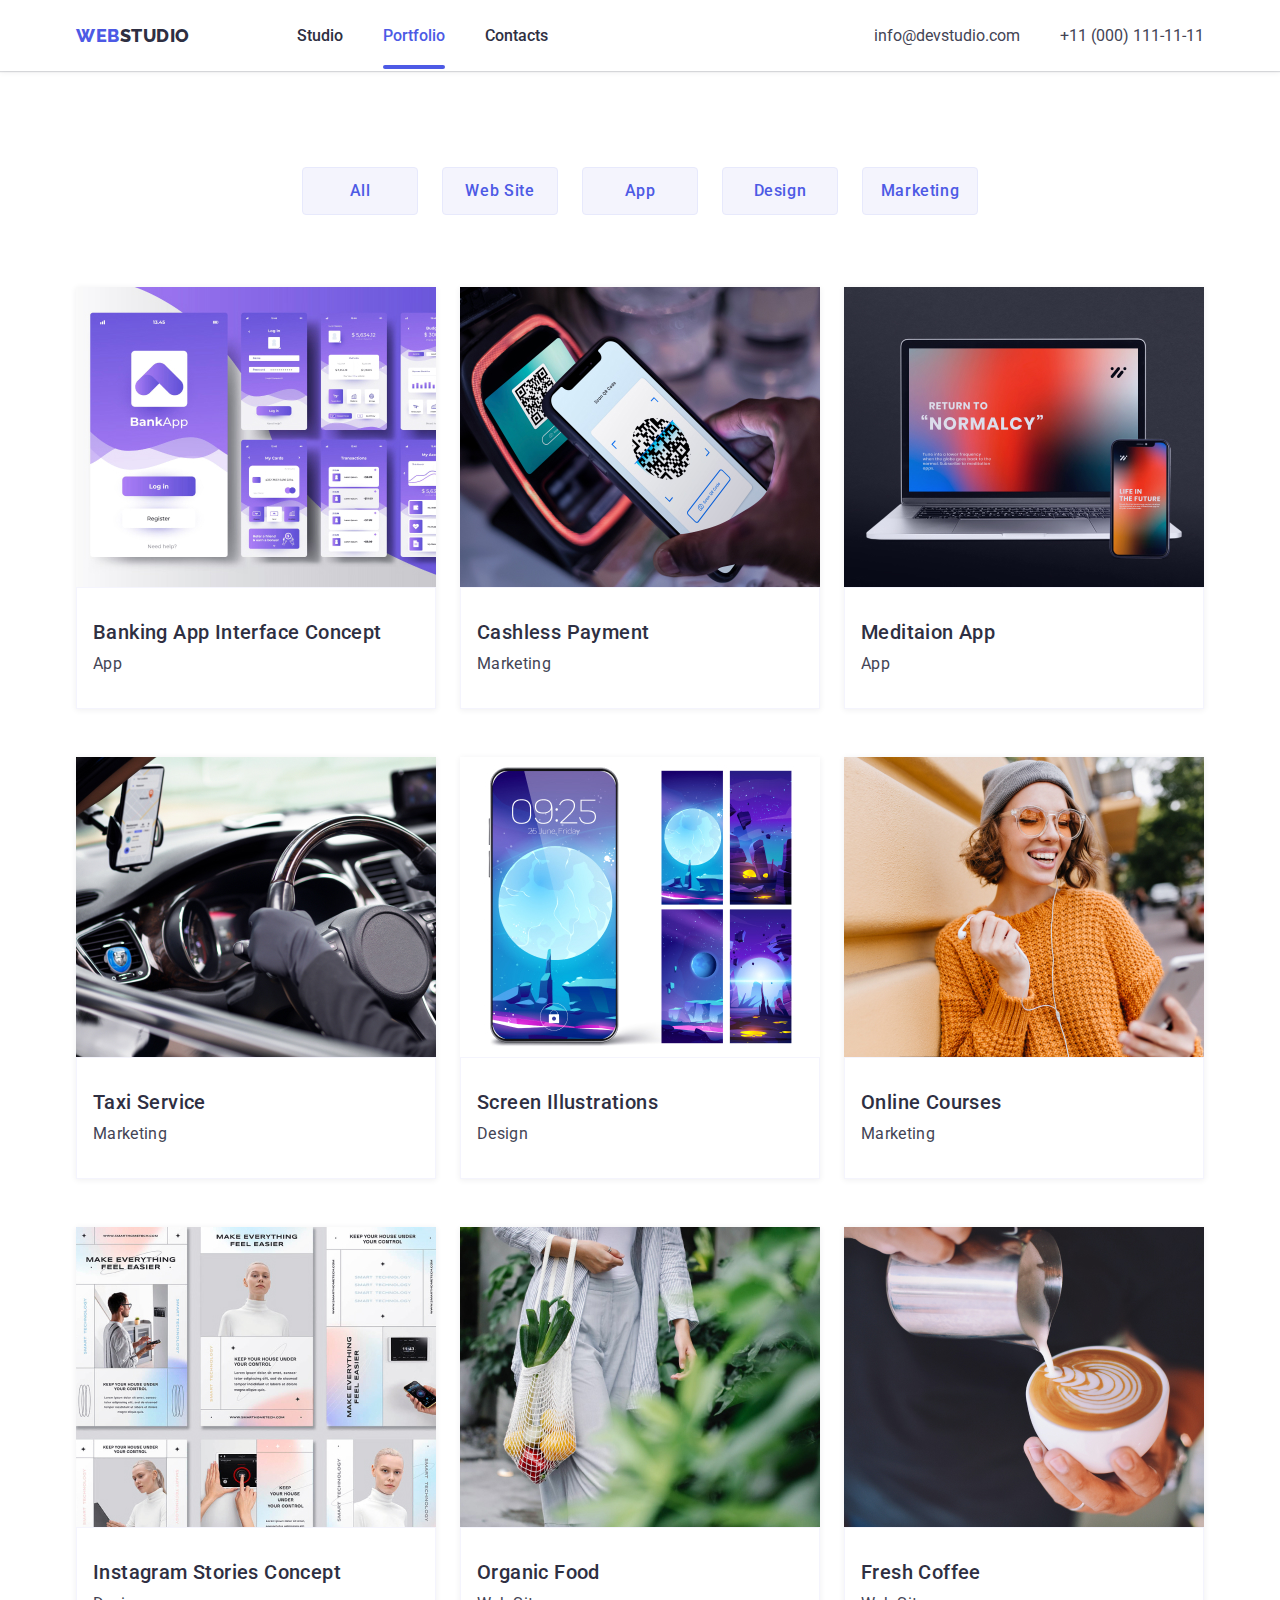
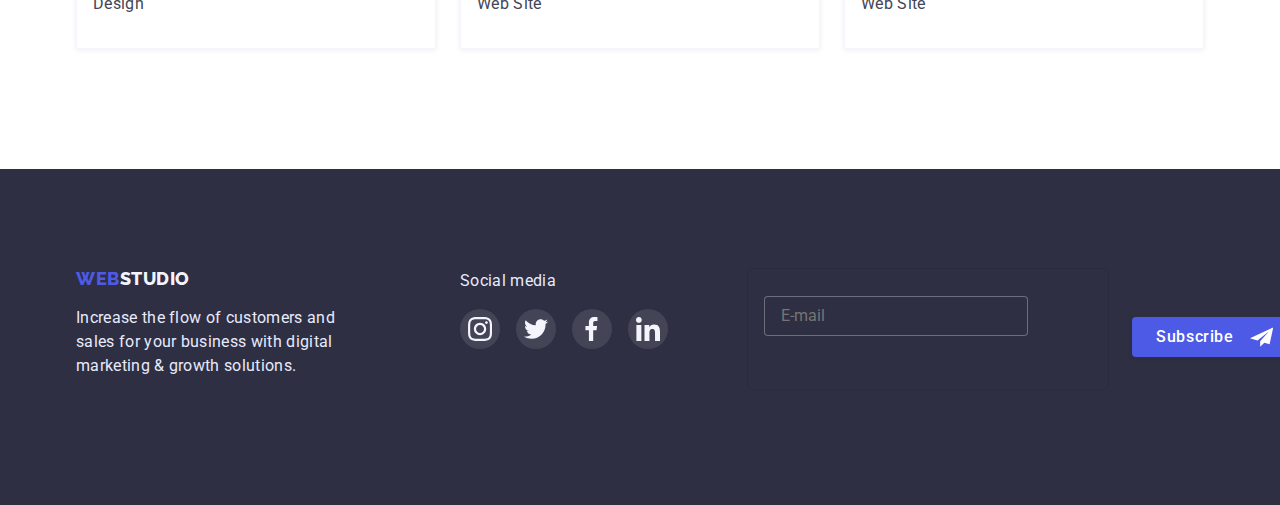
==== portfolio.html @ d278ecd7 "added hw6" ====
<!DOCTYPE html>
<html lang="en">
<head>
    <meta charset="UTF-8">
    <meta http-equiv="X-UA-Compatible" content="IE=edge">
    <meta name="viewport" content="width=device-width, initial-scale=1.0">
    <title>Portfolio</title>
    <link rel="preconnect" href="https://fonts.googleapis.com">
    <link rel="preconnect" href="https://fonts.googleapis.com"><link rel="preconnect" href="https://fonts.gstatic.com" crossorigin><link href="https://fonts.googleapis.com/css2?family=Raleway:wght@800&family=Roboto:wght@400;500;700&display=swap" rel="stylesheet">
<link rel="stylesheet" href="https://cdnjs.cloudflare.com/ajax/libs/modern-normalize/1.1.0/modern-normalize.min.css">
    <link rel="stylesheet" href="./css/styles.css">
    
</head>
<body>
    <header class="shadow">
  <div class="container head">
        <nav class="head">
        <a href="" class="navigation-link "><span class="accent">WEB</span>STUDIO</a>
        <ul class="mail">
            <li class="nlink"><a href="./index.html" class="navigation">Studio</a></li>
            <li class="nlink"> <a href="./portfolio.html" class="navigation current navcurrent">Portfolio</a></li>
            <li class="nlink"><a href="" class="navigation">Contacts</a></li>
        </ul>
    </nav>
    <ul class="mail" >
       <li class="linkm"><a href="mailto:info@devstudio.com" class="mail-link">info@devstudio.com</a></li>
       <li class="linkm"><a href="tel:+11(000)111-11-11" class="mail-link">+11 (000) 111-11-11</a></li> 
    </ul>
</div>
    
</header>
<main>
    <section class="psection">
    <div class="container "><h1 hidden>Portfolio</h1>
        <ul class="list-btn">
            <li class="item-btn"><button type="button" class="btn"> All </button></li>
            <li class="item-btn"><button type="button" class="btn"> Web Site </button></li>
            <li class="item-btn"><button type="button" class="btn"> App </button></li>
            <li class="item-btn"><button type="button" class="btn"> Design </button></li>
            <li class="item-btn"><button type="button" class="btn"> Marketing </button></li>
        </ul>
        <ul class="portfolio-list">
           <li class="portfolio"><a href="" class="link"><img src="./images/banking.jpg" alt="Banking App" width="360" height="300">
            <div class="overlay"><p class="overlay-text">14 Stylish and User-Friendly App Design Concepts · Task Manager App · Calorie Tracker App · Exotic Fruit Ecommerce App · Cloud Storage App</p></div></a>
            <div class="portfolio-set"><h2 class="list-header">Banking App Interface Concept</h2>
                <p class="list-paragraph">App</p></div>
        </li>
            <li class="portfolio"> <a href="" class="link"><img src="./images/phone.jpg" alt="Cashless" width="360" height="300">
                 <div class="overlay"><p class="overlay-text">14 Stylish and User-Friendly App Design Concepts · Task Manager App · Calorie Tracker App · Exotic Fruit Ecommerce App · Cloud Storage App</p></div></a>
                <div class="portfolio-set"><h2 class="list-header">Cashless Payment</h2>
                    <p class="list-paragraph">Marketing</p></div>
            </li>
            <li class="portfolio"> <a href="" class="link"><img src="./images/medition.jpg" alt="Meditaion App" width="360" height="300"> 
                <div class="overlay"><p class="overlay-text">14 Stylish and User-Friendly App Design Concepts · Task Manager App · Calorie Tracker App · Exotic Fruit Ecommerce App · Cloud Storage App</p></div></a>
                <div class="portfolio-set"><h2 class="list-header">Meditaion App</h2>
                    <p class="list-paragraph">App</p></div>
            </li>
           
            <li class="portfolio"> <a href="" class="link"><img src="./images/taxi.jpg" alt="Taxi Service" width="360" height="300">
                <div class="overlay"><p class="overlay-text">14 Stylish and User-Friendly App Design Concepts · Task Manager App · Calorie Tracker App · Exotic Fruit Ecommerce App · Cloud Storage App</p></div></a>
                <div class="portfolio-set"><h2 class="list-header">Taxi Service</h2>
                    <p class="list-paragraph">Marketing</p></div>
            </li>
            
            <li class="portfolio"> <a href="" class="link"><img src="./images/screen.jpg" alt="Screen Illustrations" width="360" height="300">
                <div class="overlay"><p class="overlay-text">14 Stylish and User-Friendly App Design Concepts · Task Manager App · Calorie Tracker App · Exotic Fruit Ecommerce App · Cloud Storage App</p></div></a>
                <div class="portfolio-set"><h2 class="list-header">Screen Illustrations</h2>
                    <p class="list-paragraph">Design</p></div></li>
            
            <li class="portfolio"> <a href="" class="link"><img src="./images/girl.jpg" alt="Online Courses" width="360" height="300">
                <div class="overlay"><p class="overlay-text">14 Stylish and User-Friendly App Design Concepts · Task Manager App · Calorie Tracker App · Exotic Fruit Ecommerce App · Cloud Storage App</p></div></a>
                <div class="portfolio-set"><h2 class="list-header">Online Courses</h2>
                    <p class="list-paragraph">Marketing</p></div></li>
            
            <li class="portfolio"> <a href="" class="link"><img src="./images/insta.jpg" alt="Instagram" width="360" height="300">
                <div class="overlay"><p class="overlay-text">14 Stylish and User-Friendly App Design Concepts · Task Manager App · Calorie Tracker App · Exotic Fruit Ecommerce App · Cloud Storage App</p></div></a>
                <div class="portfolio-set"><h2 class="list-header">Instagram Stories Concept</h2>
                    <p class="list-paragraph">Design</p></div>
            </li>
            
            <li class="portfolio"> <a href="" class="link"><img src="./images/food.jpg" alt="Organic Food" width="360" height="300">
                <div class="overlay"><p class="overlay-text">14 Stylish and User-Friendly App Design Concepts · Task Manager App · Calorie Tracker App · Exotic Fruit Ecommerce App · Cloud Storage App</p></div></a>
                <div class="portfolio-set"><h2 class="list-header">Organic Food</h2>
                    <p class="list-paragraph">Web Site</p></div>
            </li>
            
            <li class="portfolio"> <a href="" class="link"><img src="./images/coffe.jpg" alt="Coffee" width="360" height="300">
                <div class="overlay"><p class="overlay-text">14 Stylish and User-Friendly App Design Concepts · Task Manager App · Calorie Tracker App · Exotic Fruit Ecommerce App · Cloud Storage App</p></div></a>
                <div class="portfolio-set"><h2 class="list-header">Fresh Coffee</h2> <p class="list-paragraph">Web Site</p> </div></li>
        </ul></div></section>
    </main>
    <footer class="end" >
        <div class="container "><div class="fotter-boxes"><div class="box1"><a href="" class="logo"><span class="accent-footer">WEB</span>STUDIO</a>
            <p class="text">Increase the flow of customers and sales for your business with digital marketing & growth solutions.</p></div>
        <div class="media"><p class="text">Social media</p>
        <ul class="media-set">
            <li class="icon-media"><svg class="apps-media"><use href="./images/symbol-defs.svg#icon-insta"></use></svg></li>
                    <li class="icon-media"><svg class="apps-media"><use href="./images/symbol-defs.svg#icon-twitter"></use></svg></li>
                    <li class="icon-media"><svg class="apps-media"><use href="./images/symbol-defs.svg#icon-Vector"></use></svg></li>
                    <li class="icon-media"><svg class="apps-media"><use href="./images/symbol-defs.svg#icon-facebook"></use></svg></li>
                
        </ul>
        </div>
        <div class="subscribe-form">
            <form class="form-footer">
               <label class="form-text">
                <span class="form-thumb">Subscribe</span>
                <input class="form-email" type="email" name="user-email" placeholder="E-mail">
               </label>
               <button type="submit" class="subscribe-btn primary-btn">Subscribe
                <svg class="subscribe-icon"><use href="./images/symbol-defs.svg#icon-subscribe"></use></svg>
               </button>
           
    
            </form>
        </div>
    </div>
        </div>
        
    </footer>
</body>
</html>
---- css/styles.css ----
:root{
    --background-color:#FFFFFF;
    --primary-color: #2E2F42;
    --secondary-color:#434455;
    --brand-color:#4D5AE5;
    --subtle-text:#8e8f99;
    --accent-color:#E7E9FC;
    --light-color:#F4F4FD;
    --main-margin:24px;
    --animation-cubic:cubic-bezier(0.4, 0, 0.2, 1);
}



body{
    font-family: 'Roboto', sans-serif;
background-color: var(--background-color);
color: var(--primary-color);

}
.container{
    width: 1158px;
    padding-left: 15px;
    padding-right: 15px;
    margin: 0 auto;
    box-sizing: border-box;
    align-items: center;
     /* outline: solid tomato;    */
}
.section{
    padding-top: 120px;
    padding-bottom: 120px;
    text-align: center;
}
li{
    list-style: none;
}
ul,h1,h2,p,h3{
    margin: 0;
    padding: 0;
}
img{
    display: block;
}
/* HEADER */
.container.head{
   
    display: flex;
  border-bottom: var(--primary-color);
}
.shadow{
    box-shadow: 0px 1px 1px rgba(46, 47, 66, 0.16), 0px 1px 6px rgba(46, 47, 66, 0.08);
}
.head{
    display: flex;
    align-items: center;
}
.navigation{
    position: relative;
     padding-top: 24px;
    padding-bottom: 24px;
font-weight: 500;
font-size: 16px;
line-height: 1.5;
color: var(--primary-color);
text-decoration: none;
transition: color 250ms var(--animation-cubic);

}
.navigation:hover, .navigation:focus{
    color: var(--brand-color);
}
.current::after{
    position: absolute;
    left: 0;
    bottom: 0;
    content: '';
    width: 100%;
    height: 4px;
    background-color: var(--brand-color);
    border-radius: 2px;
    /* opacity: 0; */
   transition: opacity 250ms var(--animation-cubic);

}
.navcurrent{
    color: var(--brand-color);
}
/* .current:hover::after,.current:focus::after{
    opacity: 1;
} */
.navigation-link{
     padding-top: 24px;
    padding-bottom: 24px;
    margin-right: 67px;
    font-family: 'Raleway';
    font-weight: 800;
    font-size: 18px;
    line-height: 1.3;
    color: var(--primary-color);
    text-decoration: none;
    letter-spacing: 0.03em;
}
.accent{
    font-family: 'Raleway';
    font-weight: 800;
    font-size: 18px;
    line-height: 1.3;
    color:var(--brand-color);
    letter-spacing: 0.03em;
}
.mail{
 
 display: flex;
margin-left: auto;

}
.nlink:not(first-child){
    margin-left: 40px;
}
.mail-link{
     padding-top: 24px;
    padding-bottom: 24px;
font-size: 16px;
line-height: 1.5px;
color: var(--secondary-color);
text-decoration: none;
transition: color 250ms var(--animation-cubic);
}
.linkm:not(first-child){
    margin-left: 40px;
}
.mail-link:hover, .mail-link:focus{
    color: var(--brand-color);
}
/* main */
.primary{
    padding-top: 192px;
    padding-bottom: 192px;
    margin: 0 auto;
    max-width: 1440px;
    height: 603px;
    align-items: center;
    background-image: linear-gradient(rgba(46, 47, 66, 0.7), rgba(46, 47, 66, 0.7)), url(../images/hero.jpg);
    background-repeat: no-repeat;
    background-size: cover;
}
.primary-tittle{
    margin: 0 auto;
    padding-bottom: 64px;
    width: 492px;
    color: var(--background-color);
    font-weight: 500;
font-size: 56px;
line-height: 1.07;
text-align: center;
}
.primary-btn{
  
 margin: 0 470px;
 
    width: 170px;
    height: 51px;
    border-radius: 4px;
    border: 0cm;
    color: var(--background-color);
    background-color:var(--brand-color);
    letter-spacing: 0.04em;
    font-weight: 500;
font-size: 16px;
line-height: 1.18;
    cursor: pointer;
    font-family: inherit;
    box-shadow: 0px 1px 6px rgba(46, 47, 66, 0.08), 0px 1px 1px rgba(46, 47, 66, 0.16), 0px 2px 1px rgba(46, 47, 66, 0.08);
   transition: box-shadow 250ms var(--animation-cubic);
}
.primary-btn:hover{
    box-shadow: 0px 4px 4px rgba(0, 0, 0, 0.15);
    
}
.primary-btn:focus{
    background: #404BBF;
box-shadow: 0px 4px 4px rgba(0, 0, 0, 0.15);
}
.ability{
   padding-top: 120px;
}
.abilities{
    display: flex;
    
}
.icon-ability{
    display: flex;
    align-items: center;
    justify-content: center;
    margin-bottom: 8px;
    padding: 24px 100px;
    width: 264px;
    height: 112px;
    background:var(--light-color);
border-radius: 4px;
}
.icon{
   width: 64px;
   height: 64px;
}
.abilities.thumb{
   margin-bottom: 8px;
    width: 264px;
    color: #2E2F42;
    font-weight: 500;
font-size: 20px;
line-height: 1.2;
letter-spacing: 0.02em;

}
.abilities.paragraph{
    color:var(--secondary-color);
    font-size: 16px;
    line-height: 1.5;
    letter-spacing: 0.02em;
    
}
.ability-item:not(:last-child){
    margin-right: var(--main-margin);
}
.doing{
    text-align: center;
 
}
.list{
    display: flex;

    
}

.item{
    display: flex;

}
.item:not(last-child){
    margin-right: 24px;
}
.tittle{
   
margin-bottom: 72px;
    color: var(--primary-color);
    font-weight: 500;
    font-size: 36px;
    line-height: 1.11;
    letter-spacing: 0.02em;
}
.list-tittle{
    margin-bottom: 8px;
    color: var(--primary-color);
    font-weight: 500;
font-size: 20px;
line-height: 1.2;
text-align: center;
letter-spacing: 0.02em;
}
.list-text{
    color: var(--secondary-color);
    font-size: 16px;
line-height: 1.5;
text-align: center;
letter-spacing: 0.02em;
}
.our-team{
    background-color: var(--light-color);
}
.dispimg{
    display: block;
}

.team{
    background-color: var(--background-color);
flex-direction: column;
justify-content: center;
align-items: center;
width: 264px;
height: 436px;
box-shadow: 0px 1px 6px rgba(46, 47, 66, 0.08), 0px 1px 1px rgba(46, 47, 66, 0.16), 0px 2px 1px rgba(46, 47, 66, 0.08);
border-radius: 0px 0px 4px 4px;
overflow: hidden;
}
.text-set{
padding-top: 32px;
}
.apps{
    padding: 12px 16px 36px 16px;
    display: flex;
    

}
.icon-item{
    display: flex;
    width: 40px;
    height: 40px;
}
.icon-team{
    display: flex;
    align-items: center;
    justify-content: center;
    width: 100%;
    height: 100%;
    background:var(--brand-color);
    border-radius: 50%;
}
.icon-item:not(:last-child){
    margin-right: 24px;
}
.apps-item{
    align-items: center;
   width: 16px;
   height: 16px;
}
.team:not(last-child){
    margin-right: var(--main-margin);
}
.container-team{
    display: flex;
}
.customers-set{
    display: flex;
}
.customers-brand{
 width: 104px;
 height: 56px;  
}
.customers-icon:not(:last-child){
    margin-right: var(--main-margin);
}


.customers-link{
    display: flex;
    padding: 16px 32px;
    border: 1px solid var(--subtle-text);
    width: 168px;
    height: 88px;
    border-radius: 4px;
    color: #8E8F99;
    border-color: #8E8F99;
    transition: color 250ms var(--animation-cubic);

}

.customers-brand{
    fill:currentColor;
}
.customers-link:hover ,.customers-link:focus{
    color: var(--brand-color);
   border: 1px solid var(--brand-color);
    fill: var(--brand-color);
    }
/* footer */
.end{
    background-color: var(--primary-color);
  padding-top: 100px;
padding-bottom: 100px;
}

.logo{
    display: block;
    margin-bottom: 16px;
        color: #F4F4FD;
    font-family: 'Raleway',sans-serif;
font-weight: 800;
font-size: 18px;
line-height: 1.16;
letter-spacing: 0.03em;
text-decoration: none;
}
.accent-footer{
    color: #4D5AE5;
    font-family: 'Raleway',sans-serif;
font-weight: 800;
font-size: 18px;
line-height: 1.16;
letter-spacing: 0.03em;
}
.text{
    margin-bottom: 16px;
    width: 264px;
    font-size: 16px;
line-height: 1.5;
letter-spacing: 0.02em;
color: #E7E9FC;
}
.fotter-boxes{
    display: flex;
}
.media{
    width: 208px;
    margin-left: 120px;
}
.media-set{
    display: flex;
   
}
.apps-media{
    width: 24px;
    height: 24px;
    align-items: center;
}
.icon-media{
    padding: 8px 8px;
    width: 40px;
    height: 40px;
    background:var(--secondary-color);
    border-radius: 50%;
        transition: background-color 250ms var(--animation-cubic);

}
.icon-media:not(:last-child){
    margin-right: 16px;
}
.icon-media:hover{
    background-color: #31D0AA;
}
.icon-media:focus{
    background-color: #31D0AA;
}
.subscribe-form{
    margin-left: 80px;
}
.form-footer{
    display: flex;
    align-items: center;
}
.form-email{
display: block;
width: 264px;
height: 40px;
    border: 1px solid rgba(255, 255, 255, 0.3);
    border-radius: 4px;
    background-color: var(--primary-color);
    color: var(--background-color);
    padding-left: 16px;
}
.subscribe-btn{
    display: flex;
    align-items: center;
    width: 165px;
    height: 40px;
    margin-left: var(--main-margin);
    padding: 8px 24px;
    border-radius: 4px;
    border: 0cm;
    color: var(--background-color);
    background-color:var(--brand-color);
    letter-spacing: 0.04em;
    font-weight: 500;
font-size: 16px;
line-height: 1.18;
    cursor: pointer;
    font-family: inherit;
    box-shadow: 0px 1px 6px rgba(46, 47, 66, 0.08), 0px 1px 1px rgba(46, 47, 66, 0.16), 0px 2px 1px rgba(46, 47, 66, 0.08);
}
.subscribe-icon{
    margin-left: 16px;
    width: 24px;
    height: 24px;
}
/* PORTFOLIO */
.psection{
   padding-top: 96px;
   padding-bottom: 120px;
}
.list-btn{
    
    display: flex;
    justify-content: center;
    margin-bottom: 72px;
}
.btn{
    width: 116px;
    height: 48px;
    border: 1px solid #E7E9FC;
    border-radius: 4px;
    color: #4D5AE5;
    background: #F4F4FD;;
    font-weight: 500;
    font-size: 16px;
    line-height: 1.5;
    text-align: center;
    letter-spacing: 0.04em;
    cursor: pointer;
    font-family: inherit;
     transition: color 250ms var(--animation-cubic),  background-color 250ms var(--animation-cubic), box-shadow 250ms var(--animation-cubic);

}
.item-btn:not(:last-child){
    margin-right: var(--main-margin);
}
.btn:hover, .btn:focus{
    box-shadow: 0px 3px 1px rgba(0, 0, 0, 0.1), 0px 2px 1px rgba(0, 0, 0, 0.08), 0px 2px 2px rgba(0, 0, 0, 0.12);
    background-color:var(--brand-color);
    color: var(--background-color);
}
.btn:active{
    background-color: var(--brand-color);
}
.list-header{
  margin-bottom: 8px;
    color: var(--primary-color);
    font-weight: 500;
font-size: 20px;
line-height: 1.2;
letter-spacing: 0.02em;

}
.list-paragraph{
    color: var(--secondary-color);
    font-weight: 400;
font-size: 16px;
line-height: 1.5;
letter-spacing: 0.02em;

}
.link{
    display: block;
    text-decoration: none;
    overflow: hidden;
    position: relative;
    
}

.portfolio-list{
    display: flex;
    flex-wrap: wrap;
   row-gap: 48px;
   column-gap: 24px;
}
.portfolio-set{
    padding-left: 16px;
    padding-top: 32px;
    padding-bottom: 32px;
    border: 0.5px solid #F4F4FD;
}
.portfolio{
    flex-basis: calc((100%/2*24px)-3);
width: 360px;
box-shadow: 0px 1px 6px rgba(46, 47, 66, 0.08);
}
.overlay{
    position: absolute;
    left: 0;
    top:0;
    width: 100%;
    height: 300px;
    transform: translateY(100%);
   background-color: var(--brand-color);
   padding: 40px 32px 164px;
   transition: transform 250ms var(--animation-cubic);
}
.overlay-text{
    color: var(--light-color);
}
.portfolio:hover .overlay{
    transform: translateY(0);
}
.link:focus .overlay{
    transform: translateY(0);
}
.link:hover, .link:focus{
    box-shadow: 0px 1px 6px rgba(46, 47, 66, 0.08);
}
/* MODAL */
.backdrop{
    position: fixed;
    top: 0;
    left: 0;
    z-index: 1;
    width: 100%;
    height: 100%;
    background: rgba(46, 47, 66, 0.4);
    transition: visibility 250ms var(--animation-cubic), opacity 250ms var(--animation-cubic);
}
.backdrop.is-hidden{
    visibility: hidden;
    opacity: 0;
    pointer-events: none;
}
.modal{
    position: absolute;
    top: 50%;
    left: 50%;
    transform: translate(-50%, -50%);
    width: 408px;
    min-height: 576px;
    background: #FCFCFC;
box-shadow: 0px 1px 1px rgba(0, 0, 0, 0.14), 0px 1px 3px rgba(0, 0, 0, 0.12), 0px 2px 1px rgba(0, 0, 0, 0.2);
border-radius: 4px;
padding: 24px;
padding-top: 72px;
}
.modal-btn{
    position: absolute;
    top: 24px;
    right: 24px;
    width: 24px;
    height: 24px;
    background: #E7E9FC;
    border: 1px solid rgba(0, 0, 0, 0.1);
    border-radius: 50%;
    cursor: pointer;
    display: flex;
    align-items: center;
    justify-content: center;
}
.modal-btn:hover, .modal-btn:focus{
    background: #404BBF;
}
.modal-btn:hover .modal-icon, .modal-btn:focus .modal-icon{
    fill: var(--background-color);
}
.form-field{
    display: block;
    position: relative;
}
.modal-text{
    display: block;
    margin-bottom: 16px;
   font-weight: 500;
   text-align: center;
}
.icon-form{
    fill: var(--primary-color);
   position: absolute;
   bottom: 15px;
   left: 16px;
   transition: fill 250ms var(--animation-cubic);

}
.modal-thumb{
    display: block;
    margin-bottom: 4px;
    color: var(--subtle-text);
    font-size: 12px;
line-height: 1,3;
}
.form-input{
    width: 100%;
    height: 40px;
    outline: 1px solid rgba(33, 33, 33, 0.2);
     border: none; 
    margin-bottom: 8px;
border-radius: 4px;
padding-left: 38px;
transition:outline 250ms var(--animation-cubic);
}
.form-input:focus, .form-text:focus{
    outline: 1px solid var(--brand-color);
}
.form-input:focus + .icon-form{
    fill: var(--brand-color);
}
.form-text{
    width: 360px;
    height: 120px;
    outline: 1px solid rgba(33, 33, 33, 0.2);
     border: none; 
border-radius: 4px;
resize: none;
padding-left: 16px;
padding-top: 8px;
margin-bottom: 16px;
}
.form-text::placeholder{
   font-size: 12px;
    line-height: 1,33;
    color: rgba(117, 117, 117, 0.5);
}
.form-checkbox{
    appearance: none;
    width: 16px;
height: 16px;
border: 1.25px solid var(--primary-color);
border-radius: 2px;
transform: background-color 250ms var(--animation-cubic);
}
.check-position{
    position: relative;
}
.icon-check{
    opacity: 0;
    position: absolute;
    top: 4px;
    left: 3px;
    display: block;
transform: opacity 250ms var(--animation-cubic);
}
 .form-checkbox:checked{
    background-color: var(--brand-color);
    border-color: transparent;
   
} 
.form-checkbox:checked + .icon-check{
    fill: var(--background-color);
    opacity: 1;
    position: absolute;
top: -1px;
left: 0;
}
.form-accept{
    font-size: 12px;
    line-height: 1,33;
    letter-spacing: 0.04em;
    color: #757575;
}
.modal-form-btn{
    display: block;
    margin: 0 auto;
    margin-top: var(--main-margin);
}
.policy-link{
    color: var(--brand-color);
}
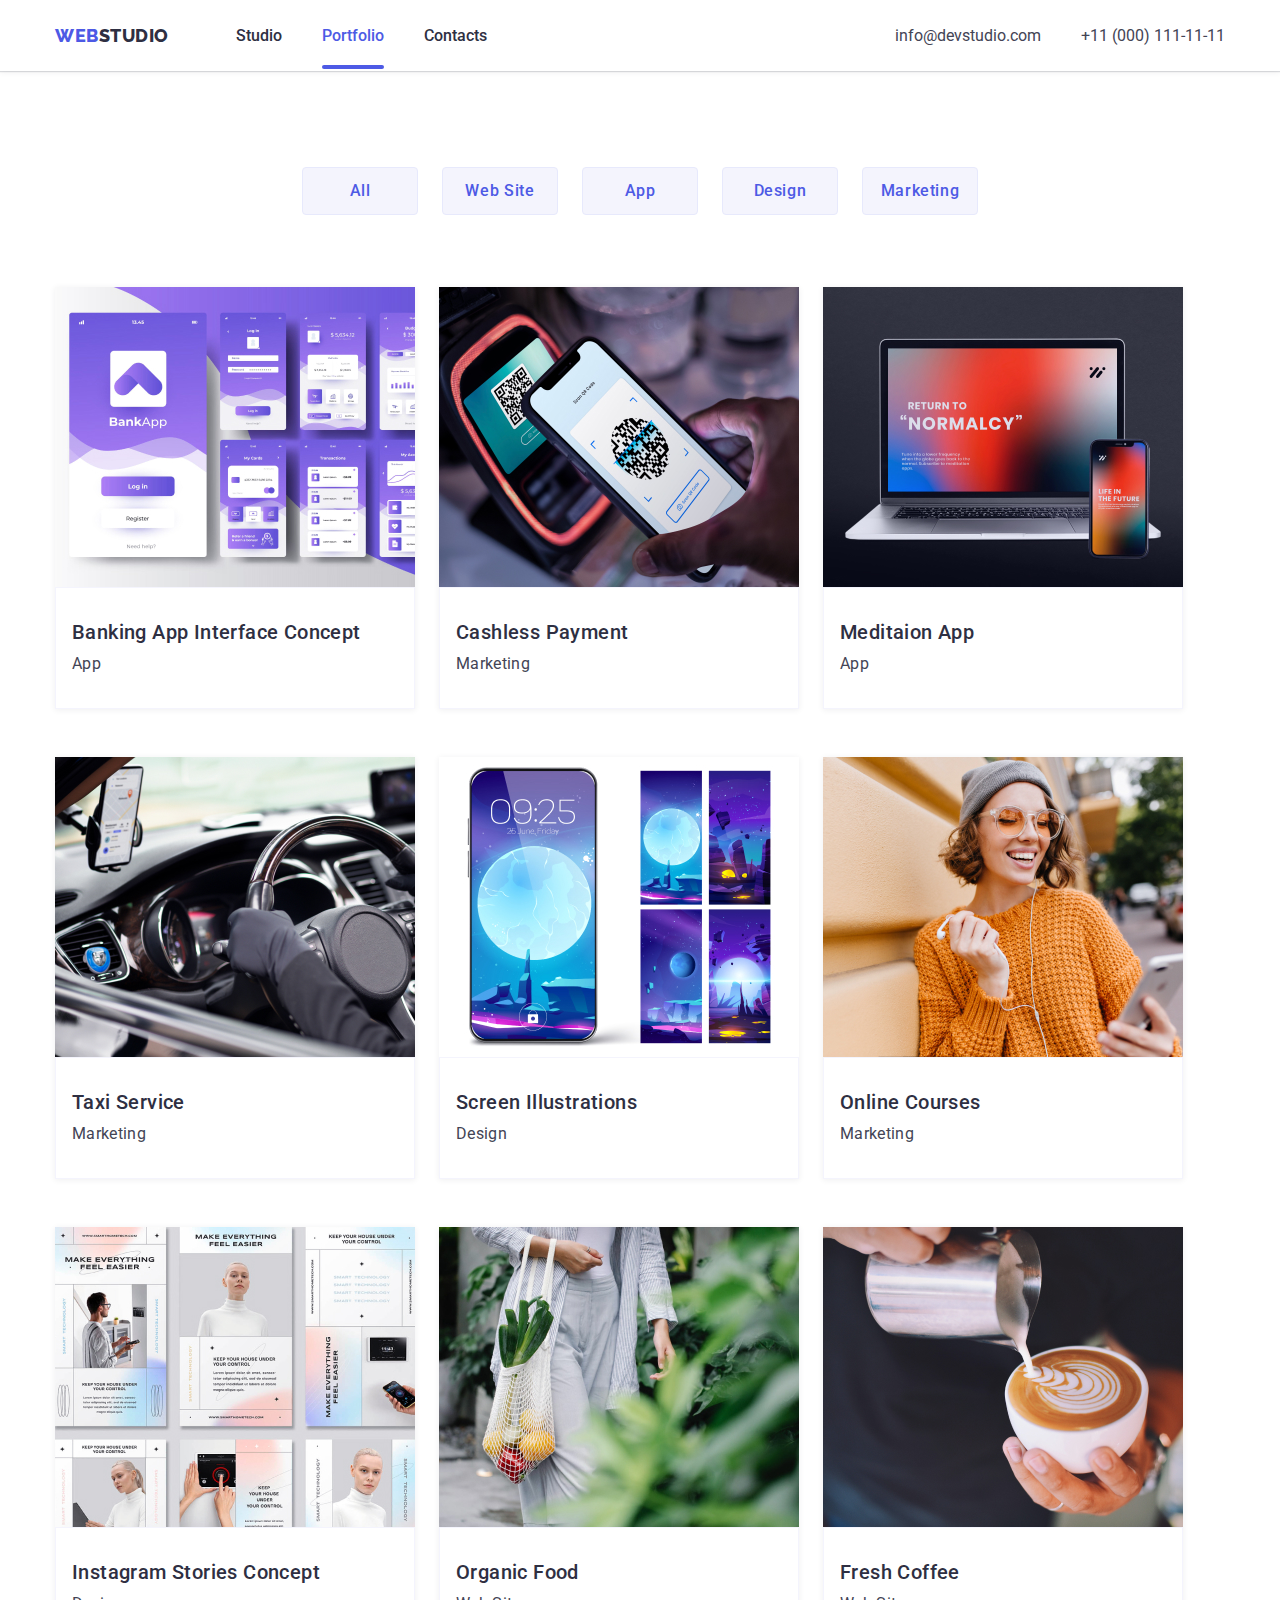
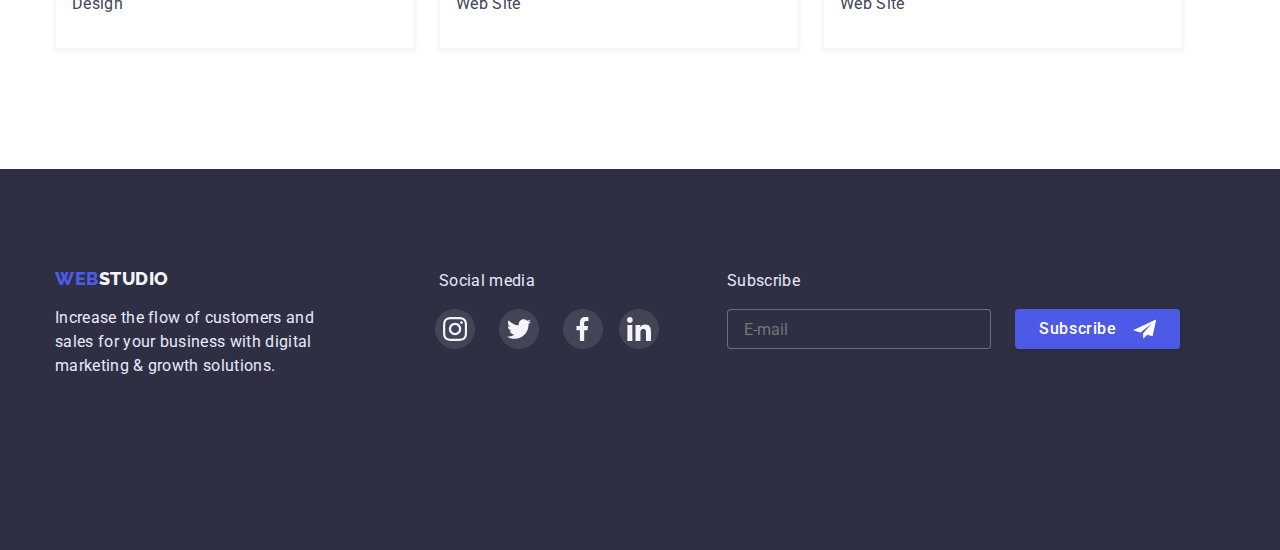
==== commit bcf206f0: "adaptive portfolio" ====
--- a/portfolio.html
+++ b/portfolio.html
@@ -16,13 +16,16 @@
   <div class="container head">
         <nav class="head">
         <a href="" class="navigation-link "><span class="accent">WEB</span>STUDIO</a>
+        <button type="button" class="menu-btn js-open-menu" aria-expanded="false"  >
+            <svg width="32" height="22"><use href="./images/sprite.svg#burger"></use></svg>
+        </button>
         <ul class="mail">
             <li class="nlink"><a href="./index.html" class="navigation">Studio</a></li>
             <li class="nlink"> <a href="./portfolio.html" class="navigation current navcurrent">Portfolio</a></li>
             <li class="nlink"><a href="" class="navigation">Contacts</a></li>
         </ul>
     </nav>
-    <ul class="mail" >
+    <ul class="hemail" >
        <li class="linkm"><a href="mailto:info@devstudio.com" class="mail-link">info@devstudio.com</a></li>
        <li class="linkm"><a href="tel:+11(000)111-11-11" class="mail-link">+11 (000) 111-11-11</a></li> 
     </ul>
@@ -40,23 +43,31 @@
             <li class="item-btn"><button type="button" class="btn"> Marketing </button></li>
         </ul>
         <ul class="portfolio-list">
-           <li class="portfolio"><a href="" class="link"><img src="./images/banking.jpg" alt="Banking App" width="360" height="300">
+           <li class="portfolio"><a href="" class="link">
+            <img 
+            src="./images/banking.jpg" alt="Banking App" width="360" height="300">
             <div class="overlay"><p class="overlay-text">14 Stylish and User-Friendly App Design Concepts · Task Manager App · Calorie Tracker App · Exotic Fruit Ecommerce App · Cloud Storage App</p></div></a>
             <div class="portfolio-set"><h2 class="list-header">Banking App Interface Concept</h2>
                 <p class="list-paragraph">App</p></div>
         </li>
-            <li class="portfolio"> <a href="" class="link"><img src="./images/phone.jpg" alt="Cashless" width="360" height="300">
+            <li class="portfolio"> <a href="" class="link">
+                <img 
+                src="./images/phone.jpg" alt="Cashless" width="360" height="300">
                  <div class="overlay"><p class="overlay-text">14 Stylish and User-Friendly App Design Concepts · Task Manager App · Calorie Tracker App · Exotic Fruit Ecommerce App · Cloud Storage App</p></div></a>
                 <div class="portfolio-set"><h2 class="list-header">Cashless Payment</h2>
                     <p class="list-paragraph">Marketing</p></div>
             </li>
-            <li class="portfolio"> <a href="" class="link"><img src="./images/medition.jpg" alt="Meditaion App" width="360" height="300"> 
+            <li class="portfolio"> <a href="" class="link">
+                <img 
+                src="./images/medition.jpg" alt="Meditaion App" width="360" height="300"> 
                 <div class="overlay"><p class="overlay-text">14 Stylish and User-Friendly App Design Concepts · Task Manager App · Calorie Tracker App · Exotic Fruit Ecommerce App · Cloud Storage App</p></div></a>
                 <div class="portfolio-set"><h2 class="list-header">Meditaion App</h2>
                     <p class="list-paragraph">App</p></div>
             </li>
            
-            <li class="portfolio"> <a href="" class="link"><img src="./images/taxi.jpg" alt="Taxi Service" width="360" height="300">
+            <li class="portfolio"> <a href="" class="link">
+                <img
+                src="./images/taxi.jpg" alt="Taxi Service" width="360" height="300">
                 <div class="overlay"><p class="overlay-text">14 Stylish and User-Friendly App Design Concepts · Task Manager App · Calorie Tracker App · Exotic Fruit Ecommerce App · Cloud Storage App</p></div></a>
                 <div class="portfolio-set"><h2 class="list-header">Taxi Service</h2>
                     <p class="list-paragraph">Marketing</p></div>
@@ -90,33 +101,49 @@
         </ul></div></section>
     </main>
     <footer class="end" >
-        <div class="container "><div class="fotter-boxes"><div class="box1"><a href="" class="logo"><span class="accent-footer">WEB</span>STUDIO</a>
+        <div class="container "><div class="fotter-boxes">
+            <div class="box2"><div class="box1"><a href="" class="logo"><span class="accent-footer">WEB</span>STUDIO</a>
             <p class="text">Increase the flow of customers and sales for your business with digital marketing & growth solutions.</p></div>
-        <div class="media"><p class="text">Social media</p>
+        <div class="media"><p class="ftext">Social media</p>
         <ul class="media-set">
-            <li class="icon-media"><svg class="apps-media"><use href="./images/symbol-defs.svg#icon-insta"></use></svg></li>
-                    <li class="icon-media"><svg class="apps-media"><use href="./images/symbol-defs.svg#icon-twitter"></use></svg></li>
-                    <li class="icon-media"><svg class="apps-media"><use href="./images/symbol-defs.svg#icon-Vector"></use></svg></li>
-                    <li class="icon-media"><svg class="apps-media"><use href="./images/symbol-defs.svg#icon-facebook"></use></svg></li>
+            <li></li>><a href="" class="icon-media"><svg class="apps-media"><use href="./images/symbol-defs.svg#icon-insta"></use></svg></a></li>
+                    <li></li>><a href=""  class="icon-media"><svg class="apps-media"><use href="./images/symbol-defs.svg#icon-twitter"></use></svg></a></li>
+                    <li></li>><a href="" class="icon-media"><svg class="apps-media"><use href="./images/symbol-defs.svg#icon-Vector"></use></svg></a></li>
+                    <li ></li><a href="" class="icon-media"><svg class="apps-media"><use href="./images/symbol-defs.svg#icon-facebook"></use></svg></a></li>
                 
         </ul>
-        </div>
+        </div></div>
         <div class="subscribe-form">
-            <form class="form-footer">
-               <label class="form-text">
-                <span class="form-thumb">Subscribe</span>
-                <input class="form-email" type="email" name="user-email" placeholder="E-mail">
-               </label>
-               <button type="submit" class="subscribe-btn primary-btn">Subscribe
-                <svg class="subscribe-icon"><use href="./images/symbol-defs.svg#icon-subscribe"></use></svg>
-               </button>
-           
-    
-            </form>
-        </div>
+            <p class="ftext">Subscribe</p>
+        <form class="form-footer">        
+            <input class="form-email" type="email" name="user-email" placeholder="E-mail">
+           <button type="submit" class="subscribe-btn">Subscribe
+            <svg class="subscribe-icon"><use href="./images/symbol-defs.svg#icon-subscribe"></use></svg>
+           </button>
+        </form>
+    </div>
     </div>
         </div>
-        
     </footer>
+    <!-- HAMBURGER_MENU -->
+    <div class="hamburger-menu js-menu-container"  >
+        <button type="button" class="close-menu-btn js-close-menu" ><svg class="modal-icon" width="8" height="8"><use href="./images/symbol-defs.svg#icon-vector"></use></svg></button>
+            <ul class="menu-mail">
+            <li class="mlink"><a href="./index.html" class="menu-navigation ">Studio</a></li>
+            <li class="mlink"> <a href="./portfolio.html" class="menu-navigation">Portfolio</a></li>
+            <li class="mlink"><a href="" class="menu-navigation menucurrent">Contacts</a></li>
+        </ul>
+        <div class="second-menu"><ul class="menu-contacts">
+       <li> <a href="tel:+11(000)111-11-11" class="menutel-link menucurrent">+11 (000) 111-11-11</a></li>
+     <li> <a href="mailto:info@devstudio.com" class="menu-link">info@devstudio.com</a></li>
+    </ul>
+        <ul class="menu-apps">
+        <li class="icon-item"> <a href="" class="icon-team"><svg class="apps-item"><use href="./images/symbol-defs.svg#icon-insta"></use></svg></a></li>
+        <li class="icon-item"> <a href="" class="icon-team"><svg class="apps-item"><use href="./images/symbol-defs.svg#icon-twitter"></use></svg></a></li>
+        <li class="icon-item"> <a href="" class="icon-team"><svg class="apps-item"><use href="./images/symbol-defs.svg#icon-Vector"></use></svg></a></li>
+        <li class="icon-item"> <a href="" class="icon-team"><svg class="apps-item"><use href="./images/symbol-defs.svg#icon-facebook"></use></svg></a></li>
+        </ul></div>
+    </div> 
+    <script src="./js/mobile-menu.js"></script>
 </body>
 </html>--- a/css/styles.css
+++ b/css/styles.css
@@ -19,13 +19,28 @@
 
 }
 .container{
-    width: 1158px;
     padding-left: 15px;
     padding-right: 15px;
     margin: 0 auto;
     box-sizing: border-box;
-    align-items: center;
      /* outline: solid tomato;    */
+}
+@media screen and (min-width: 480px) {
+  .container {
+    width: 480px;
+  }
+}
+
+@media screen and (min-width: 768px) {
+  .container {
+    width: 768px;
+  }
+}
+
+@media screen and (min-width: 1200px) {
+  .container {
+    width: 1200px;
+  }
 }
 .section{
     padding-top: 120px;
@@ -35,12 +50,17 @@
 li{
     list-style: none;
 }
+a{
+    text-decoration: none;
+}
 ul,h1,h2,p,h3{
     margin: 0;
     padding: 0;
 }
 img{
     display: block;
+    max-width: 100%;
+    height: auto;
 }
 /* HEADER */
 .container.head{
@@ -48,13 +68,21 @@
     display: flex;
   border-bottom: var(--primary-color);
 }
+@media screen and (min-width: 768px) {
+  .container.head {
+   justify-content: space-between;
+
+  }
+
+}
+
 .shadow{
     box-shadow: 0px 1px 1px rgba(46, 47, 66, 0.16), 0px 1px 6px rgba(46, 47, 66, 0.08);
 }
 .head{
-    display: flex;
+        display: flex;
     align-items: center;
-}
+      }  
 .navigation{
     position: relative;
      padding-top: 24px;
@@ -79,20 +107,14 @@
     height: 4px;
     background-color: var(--brand-color);
     border-radius: 2px;
-    /* opacity: 0; */
-   transition: opacity 250ms var(--animation-cubic);
-
+   transition: color 250ms var(--animation-cubic);
 }
 .navcurrent{
     color: var(--brand-color);
 }
-/* .current:hover::after,.current:focus::after{
-    opacity: 1;
-} */
 .navigation-link{
      padding-top: 24px;
     padding-bottom: 24px;
-    margin-right: 67px;
     font-family: 'Raleway';
     font-weight: 800;
     font-size: 18px;
@@ -101,6 +123,20 @@
     text-decoration: none;
     letter-spacing: 0.03em;
 }
+@media screen and (min-width:768px) {
+   .navigation-link{
+  margin-right: 67px;
+    }
+}
+.menu-btn{
+border: none;
+background-color: #fff;
+margin-left: auto;}
+@media screen and (min-width:768px) {
+    .menu-btn{
+        display: none;
+    }
+}
 .accent{
     font-family: 'Raleway';
     font-weight: 800;
@@ -109,13 +145,40 @@
     color:var(--brand-color);
     letter-spacing: 0.03em;
 }
-.mail{
- 
- display: flex;
+@media screen and (max-width: 767px) {
+  .mail, .hemail {
+    display:none;
+  }
+  .header-mail{
+    display: none;
+  }
+  .container.head{
+    position: relative;
+  }
+  .menu-btn{
+    position: absolute;
+    top: 24px;
+    right: 16px;
+  }
+
+}
+
+@media screen and (min-width: 768px) {
+  .mail {
+   display: flex;
+
+  }
+}
+@media screen and (min-width: 1200px) {
+  .mail {
+    display: flex;
 margin-left: auto;
-
-}
-.nlink:not(first-child){
+  }
+  .hemail{
+    display: flex;
+  }
+}
+.nlink:not(:first-child){
     margin-left: 40px;
 }
 .mail-link{
@@ -135,30 +198,97 @@
 }
 /* main */
 .primary{
-    padding-top: 192px;
-    padding-bottom: 192px;
+    padding-top: 112px;
+    padding-bottom: 112px;
     margin: 0 auto;
     max-width: 1440px;
-    height: 603px;
     align-items: center;
-    background-image: linear-gradient(rgba(46, 47, 66, 0.7), rgba(46, 47, 66, 0.7)), url(../images/hero.jpg);
     background-repeat: no-repeat;
     background-size: cover;
+    /* mobile screen */
+    background-image: linear-gradient(rgba(46, 47, 66, 0.7), rgba(46, 47, 66, 0.7)),
+     url(../images/webstudio/01_mobile/hero-bg-mobile.jpg);}
+     @media screen and (min-device-pixel-ratio: 2),
+     (min-resolution: 192dpi),
+     (min-resolution: 2dppx) {
+        .primary{
+            background-image: linear-gradient(rgba(46, 47, 66, 0.7), rgba(46, 47, 66, 0.7)),
+     url(../images/webstudio/01_mobile/hero-bg-mobile@2x.jpg);
+        }
+}
+/*  screen > 480px*/
+@media screen and (min-width: 481px) {
+        .primary{
+            background-image: linear-gradient(rgba(46, 47, 66, 0.7), rgba(46, 47, 66, 0.7)),
+     url(../images/webstudio/02_tablet/hero-bg-tablet.jpg);
+        }
+}
+@media screen and (min-width: 481px) and (min-device-pixel-ratio: 2),
+screen and (min-width: 481px) and (min-resolution: 192dpi),
+screen and (min-width:481px) and (min-resolution: 2dppx){
+    .primary{
+        background-image: linear-gradient(rgba(46, 47, 66, 0.7), rgba(46, 47, 66, 0.7)),
+ url(../images/webstudio/02_tablet/hero-bg-tablet@2x.jpg);
+    }
+}
+/*  screen > 768px*/
+@media screen and (min-width: 769px) {
+    .primary{
+        background-image: linear-gradient(rgba(46, 47, 66, 0.7), rgba(46, 47, 66, 0.7)),
+ url(../images/webstudio/03_desktop/hero-bg-desktop.jpg);
+    }
+}
+@media screen and (min-width: 769px) and (min-device-pixel-ratio: 2),
+ screen and (min-width: 769px) and (min-resolution: 192dpi),
+ screen and (min-width:769px) and (min-resolution: 2dppx){
+.primary{
+    background-image: linear-gradient(rgba(46, 47, 66, 0.7), rgba(46, 47, 66, 0.7)),
+url(../images/webstudio/03_desktop/hero-bg-desktop@2x.jpg);
+}
+}
+@media screen and (min-width: 768px) {
+    .primary{
+        padding-bottom: 108px;
+    }
+}
+@media screen and (min-width: 1200px) {
+    .primary{
+        padding-top: 187px;
+        padding-bottom: 187px;
+    }
 }
 .primary-tittle{
     margin: 0 auto;
-    padding-bottom: 64px;
-    width: 492px;
     color: var(--background-color);
-    font-weight: 500;
-font-size: 56px;
+    font-weight: 700;
+font-size: 36px;
 line-height: 1.07;
 text-align: center;
+margin-bottom: 72px;
+}
+@media screen and (min-width:480px){
+    .primary-tittle{
+        width: 318px;
+        height: 80px;
+    }
+}
+@media screen and (min-width:768px){
+    .primary-tittle{
+        width: 494px;
+        height: 120px;
+        margin-bottom: 40px;
+        font-size: 56px;
+    }
+}
+@media screen and (min-width:1200px){
+    .primary-tittle{
+        margin-bottom: 48px;
+    }
 }
 .primary-btn{
-  
- margin: 0 470px;
- 
+display: block;
+margin-right: auto;
+margin-left: auto;
     width: 170px;
     height: 51px;
     border-radius: 4px;
@@ -183,14 +313,23 @@
 box-shadow: 0px 4px 4px rgba(0, 0, 0, 0.15);
 }
 .ability{
-   padding-top: 120px;
-}
-.abilities{
-    display: flex;
-    
+    padding-top: 96px;
+    padding-bottom: 96px;
+}
+@media screen and (min-width: 1200px){
+.ability{
+    padding-top: 120px;
+}
 }
 .icon-ability{
-    display: flex;
+   display: none; 
+}
+.icon{
+    display: none;
+    }
+@media  screen and (min-width: 1200px){
+    .icon-ability{
+        display: flex;
     align-items: center;
     justify-content: center;
     margin-bottom: 8px;
@@ -199,47 +338,92 @@
     height: 112px;
     background:var(--light-color);
 border-radius: 4px;
-}
-.icon{
-   width: 64px;
-   height: 64px;
-}
+    }
+    .icon{
+        display: block;
+        width: 64px;
+        height: 64px;
+     }
+}
+
 .abilities.thumb{
-   margin-bottom: 8px;
-    width: 264px;
-    color: #2E2F42;
+    margin-bottom: 8px;
+    margin-left: auto;
+    margin-right: auto;
+    text-align: center;
+     color: #2E2F42;
+     font-weight: 700;
+ font-size: 36px;
+ line-height: 1.2;
+ letter-spacing: 0.02em;
+ align-self: stretch;
+ }
+@media screen and (min-width: 480px){
+    .abilities.thumb{
+        margin-left: auto;
+        margin-right: auto;
+    }
+    }
+    @media screen and (min-width: 1200px){
+    .ability{
+        padding-top: 120px;
+    }
+    .abilities.thumb{
     font-weight: 500;
 font-size: 20px;
-line-height: 1.2;
-letter-spacing: 0.02em;
-
-}
+    }
+    }
 .abilities.paragraph{
     color:var(--secondary-color);
     font-size: 16px;
     line-height: 1.5;
     letter-spacing: 0.02em;
-    
-}
-.ability-item:not(:last-child){
-    margin-right: var(--main-margin);
+}
+@media screen and (max-width: 767px) {
+    .ability-item:not(:last-child){
+        margin-bottom: 72px;
+    }
+}
+@media screen and (min-width:768px) {
+    .abilities{
+        display:flex ;
+        flex-wrap: wrap;
+        row-gap: 72px;
+        column-gap: var(--main-margin);
+        
+    } 
+    .ability-item{
+        flex-basis: calc((100% - 24px)/2);
+    }
+}
+@media screen and (min-width: 1200px) {
+    .abilities{
+        display:flex ;
+        flex-wrap: nowrap;
+        column-gap: var(--main-margin);
+    } 
+    .ability-item{
+        flex-basis: calc((100% - 24px)/4);
+    }
 }
 .doing{
     text-align: center;
+    padding-top: 0;
  
 }
+@media screen and (max-width: 1199px) {
+    .doing.section{
+        display: none;
+    }
+}
 .list{
     display: flex;
-
-    
-}
-
+}
 .item{
     display: flex;
-
-}
-.item:not(last-child){
-    margin-right: 24px;
+}
+.item:not(:last-child){
+    margin-right: var(--main-margin);
 }
 .tittle{
    
@@ -268,9 +452,6 @@
 }
 .our-team{
     background-color: var(--light-color);
-}
-.dispimg{
-    display: block;
 }
 
 .team{
@@ -284,6 +465,16 @@
 border-radius: 0px 0px 4px 4px;
 overflow: hidden;
 }
+@media screen and (max-width:767px) {
+    .team:not(:last-child){
+        margin-bottom: 72px;
+       
+    }
+    .team{
+        margin-left: auto;
+        margin-right: auto;
+    }    
+}
 .text-set{
 padding-top: 32px;
 }
@@ -315,26 +506,50 @@
    width: 16px;
    height: 16px;
 }
-.team:not(last-child){
-    margin-right: var(--main-margin);
-}
-.container-team{
-    display: flex;
-}
+
+
+@media screen and (min-width: 768px){
+    .container-team{
+        flex-basis: calc((100% - 24px)/2);
+        display: flex;
+        flex-wrap: wrap;
+        justify-content: center;
+        row-gap: 64px;
+        column-gap: 24px;
+    }
+    }
+
 .customers-set{
     display: flex;
+    flex-wrap: wrap;
+    justify-content: center;
+    row-gap: 72px;
+    column-gap: 16px;
+}
+
+@media  screen and (min-width:768px) {
+  .customers-set{
+    column-gap: 24px;
+}
+}
+@media  screen and (min-width:1200px) {
+  .customers-set{
+  flex-wrap: nowrap;
+}  
 }
 .customers-brand{
  width: 104px;
  height: 56px;  
 }
-.customers-icon:not(:last-child){
+
+/* .customers-icon:not(:last-child){
     margin-right: var(--main-margin);
-}
+} */
 
 
 .customers-link{
     display: flex;
+    justify-content: center;
     padding: 16px 32px;
     border: 1px solid var(--subtle-text);
     width: 168px;
@@ -345,6 +560,11 @@
     transition: color 250ms var(--animation-cubic);
 
 }
+@media screen and (max-width:767px) {
+    .customers-link{
+       width: 190px;
+    }
+}
 
 .customers-brand{
     fill:currentColor;
@@ -360,7 +580,23 @@
   padding-top: 100px;
 padding-bottom: 100px;
 }
-
+@media screen and (min-width:768px) {
+    .box1{
+        margin-right: var(--main-margin);
+    }
+    /* .end{
+    padding-left: 108px;
+    } */
+}
+@media screen and (min-width:1200px) {
+    .box1{
+        margin-right: 120px;
+    }
+    .end{
+        padding-right: auto;
+        padding-left: 0;
+    }
+}
 .logo{
     display: block;
     margin-bottom: 16px;
@@ -372,6 +608,10 @@
 letter-spacing: 0.03em;
 text-decoration: none;
 }
+@media screen and (max-width:767px) {
+    .logo{
+        text-align: center;
+    }}
 .accent-footer{
     color: #4D5AE5;
     font-family: 'Raleway',sans-serif;
@@ -381,24 +621,61 @@
 letter-spacing: 0.03em;
 }
 .text{
-    margin-bottom: 16px;
+    margin-bottom: 72px;
     width: 264px;
     font-size: 16px;
 line-height: 1.5;
 letter-spacing: 0.02em;
 color: #E7E9FC;
-}
-.fotter-boxes{
-    display: flex;
-}
-.media{
+/* phone */
+margin-right: auto;
+margin-left: auto;
+}
+.ftext{
+        margin-bottom: 16px;
+        font-size: 16px;
+    line-height: 1.5;
+    letter-spacing: 0.02em;
+    color: #E7E9FC;
+}
+@media screen and (max-width:767px) {
+   .ftext{
+    margin-right: auto;
+    margin-left: auto;
+   text-align: center;
+   }
+}
+   @media screen and (min-width:1200px) {
+    .fotter-boxes{
+    display: flex;
+}
+  }
+@media screen and (min-width:768px) {
+  .media{
     width: 208px;
-    margin-left: 120px;
+}  
+}
+@media screen and (min-width:1200px) {
+    .media{
+        margin-right: 80px;
+    }
+}
+@media screen and (min-width:768px) and (max-width:1199px){
+    .fotter-boxes{
+display: flex;
+flex-wrap: wrap;
+justify-content: space-around;
+    }
+    .subscribe-form{
+        margin-right: 46px;
+    }
 }
 .media-set{
     display: flex;
-   
-}
+   justify-content: center;
+   margin-bottom: 72px;
+}
+
 .apps-media{
     width: 24px;
     height: 24px;
@@ -422,29 +699,51 @@
 .icon-media:focus{
     background-color: #31D0AA;
 }
-.subscribe-form{
-    margin-left: 80px;
+@media screen and (min-width:768px) {
+    .box2{
+        display: flex;
+    }
+    .form-footer{
+        display: flex;
+    }
 }
 .form-footer{
-    display: flex;
     align-items: center;
 }
 .form-email{
 display: block;
-width: 264px;
+margin-bottom: 16px;
+width: 225px;
 height: 40px;
     border: 1px solid rgba(255, 255, 255, 0.3);
     border-radius: 4px;
     background-color: var(--primary-color);
     color: var(--background-color);
     padding-left: 16px;
+    margin-right: auto;
+    margin-left: auto;
+}
+@media screen and (min-width:480px) {
+    .form-email{
+        width: 396px;
+    }
+}
+@media screen and (min-width:768px) {
+    .form-email{
+      width: 264px; 
+      margin-bottom: 0;
+      margin-left: 0;
+      margin-right: 24px;
+    }
 }
 .subscribe-btn{
     display: flex;
     align-items: center;
     width: 165px;
     height: 40px;
-    margin-left: var(--main-margin);
+    /* phone */
+    margin-left: auto;
+    margin-right: auto;
     padding: 8px 24px;
     border-radius: 4px;
     border: 0cm;
@@ -458,6 +757,11 @@
     font-family: inherit;
     box-shadow: 0px 1px 6px rgba(46, 47, 66, 0.08), 0px 1px 1px rgba(46, 47, 66, 0.16), 0px 2px 1px rgba(46, 47, 66, 0.08);
 }
+@media screen and (min-width:768px) {
+.subscribe-btn{
+margin-left: 0;
+}
+}
 .subscribe-icon{
     margin-left: 16px;
     width: 24px;
@@ -465,17 +769,38 @@
 }
 /* PORTFOLIO */
 .psection{
-   padding-top: 96px;
+   padding-top: 48px;
+   padding-bottom: 48px;
+}
+@media screen and (min-width:768px){
+    .psection{
+        padding-top: 64px;
+   padding-bottom: 96px;
+    }
+}
+@media screen and (min-width:1200px){
+    .psection{
+        padding-top: 96px;
    padding-bottom: 120px;
+    }
 }
 .list-btn{
-    
     display: flex;
     justify-content: center;
     margin-bottom: 72px;
 }
+@media screen and (max-width:767px){
+    .list-btn{
+        display: flex;
+        flex-wrap: wrap;
+        justify-content: flex-start;
+      row-gap: 16px;
+      column-gap: 24px;
+      width: 263px;
+    }
+}
 .btn{
-    width: 116px;
+   width: auto;
     height: 48px;
     border: 1px solid #E7E9FC;
     border-radius: 4px;
@@ -489,10 +814,15 @@
     cursor: pointer;
     font-family: inherit;
      transition: color 250ms var(--animation-cubic),  background-color 250ms var(--animation-cubic), box-shadow 250ms var(--animation-cubic);
-
-}
-.item-btn:not(:last-child){
-    margin-right: var(--main-margin);
+}
+
+@media screen and (min-width:768px) {
+    .btn{
+        width: 116px;
+    }
+    .item-btn:not(:last-child){
+        margin-right: var(--main-margin);
+    }    
 }
 .btn:hover, .btn:focus{
     box-shadow: 0px 3px 1px rgba(0, 0, 0, 0.1), 0px 2px 1px rgba(0, 0, 0, 0.08), 0px 2px 2px rgba(0, 0, 0, 0.12);
@@ -531,7 +861,7 @@
     display: flex;
     flex-wrap: wrap;
    row-gap: 48px;
-   column-gap: 24px;
+   justify-content: flex-start;
 }
 .portfolio-set{
     padding-left: 16px;
@@ -540,9 +870,31 @@
     border: 0.5px solid #F4F4FD;
 }
 .portfolio{
-    flex-basis: calc((100%/2*24px)-3);
 width: 360px;
 box-shadow: 0px 1px 6px rgba(46, 47, 66, 0.08);
+}
+@media screen and (min-width:768px) {
+    .portfolio-list{
+        display: flex;
+        flex-wrap: wrap;
+       row-gap: 48px;
+       column-gap: 18px;
+    }
+    .portfolio{
+        flex-basis: calc((100%/24px)-2);
+    }
+}
+@media screen and (min-width:1200px) {
+    .portfolio-list{
+        display: flex;
+        flex-wrap: wrap;
+       row-gap: 48px;
+       column-gap: 24px;
+    }
+    .portfolio{
+        flex-basis: calc((100%/2*24px)-3);
+        justify-content: none;
+    }
 }
 .overlay{
     position: absolute;
@@ -577,6 +929,7 @@
     height: 100%;
     background: rgba(46, 47, 66, 0.4);
     transition: visibility 250ms var(--animation-cubic), opacity 250ms var(--animation-cubic);
+    overflow-y: scroll;
 }
 .backdrop.is-hidden{
     visibility: hidden;
@@ -588,13 +941,22 @@
     top: 50%;
     left: 50%;
     transform: translate(-50%, -50%);
-    width: 408px;
-    min-height: 576px;
+    width: 100vw;
+    height: 579px;
+    max-height: 90vh;
+    overflow-y: scroll;
     background: #FCFCFC;
 box-shadow: 0px 1px 1px rgba(0, 0, 0, 0.14), 0px 1px 3px rgba(0, 0, 0, 0.12), 0px 2px 1px rgba(0, 0, 0, 0.2);
 border-radius: 4px;
 padding: 24px;
 padding-top: 72px;
+
+}
+@media screen and (min-width:480px) {
+    .modal{
+        width: 408px;
+        min-height: 576px;
+    }
 }
 .modal-btn{
     position: absolute;
@@ -658,7 +1020,7 @@
     fill: var(--brand-color);
 }
 .form-text{
-    width: 360px;
+    width: 100%;
     height: 120px;
     outline: 1px solid rgba(33, 33, 33, 0.2);
      border: none; 
@@ -667,6 +1029,12 @@
 padding-left: 16px;
 padding-top: 8px;
 margin-bottom: 16px;
+}
+@media screen and (min-width:480px) {
+    .form-text{
+        width: 360px;
+        height: 120px;
+    }
 }
 .form-text::placeholder{
    font-size: 12px;
@@ -717,4 +1085,83 @@
 }
 .policy-link{
     color: var(--brand-color);
+}
+/* HAMBURDER_MENU */
+.hamburger-menu{
+    position: fixed;
+    top: 0;
+    left: 0;
+    display: flex;
+    flex-direction: column;
+    justify-content: space-around;
+    width: 100vw;
+    height: 100vh;
+    padding: 40px;
+    background-color: #fff;
+    z-index: 999;
+    transform: translateX(100%);
+    transition: transform 250ms var(--animation-cubic);
+}
+@media screen and (min-width:768px) {
+    .hamburger-menu{
+        display: none;
+    }
+}
+.close-menu-btn{
+        position: absolute;
+        top: 40px;
+        right: 40px;
+        width: 24px;
+    height: 24px;
+        background: #E7E9FC;
+        border: 1px solid rgba(0, 0, 0, 0.1);
+        border-radius: 50%;
+        cursor: pointer;
+        display: flex;
+        align-items: center;
+        justify-content: center;
+    }
+ .close-menu-btn:hover, .close-menu-btn:focus{
+        background: #404BBF;
+    }
+.close-menu-btn:hover .modal-icon, .close-menu-btn:focus .modal-icon{
+        fill: var(--background-color);
+    }
+.hamburger-menu.is-open{
+    transform: translateX(0%);
+}
+.menu-navigation{
+     font-weight: 700;
+font-size: 36px;
+line-height: 1,1;
+color: var(--primary-color);
+}
+.mlink:not(:last-child){
+    margin-bottom: 40px;
+}
+.menucurrent{
+    color: var(--brand-color);
+}
+.menutel-link{
+    font-weight: 700;
+    font-size: 20px;
+line-height: 1,1;
+margin-bottom: 40px;
+display: block;
+}
+@media screen and (min-width:480px) {
+    .menutel-link{
+    font-size: 36px;
+}
+}
+.menu-link{
+    display: block;
+    font-style: 20px;
+    line-height: 1,2;
+    color: var(--primary-color);
+    margin-bottom: 48px;
+}
+.menu-apps{
+    display: flex;
+    justify-content: space-around;
 }